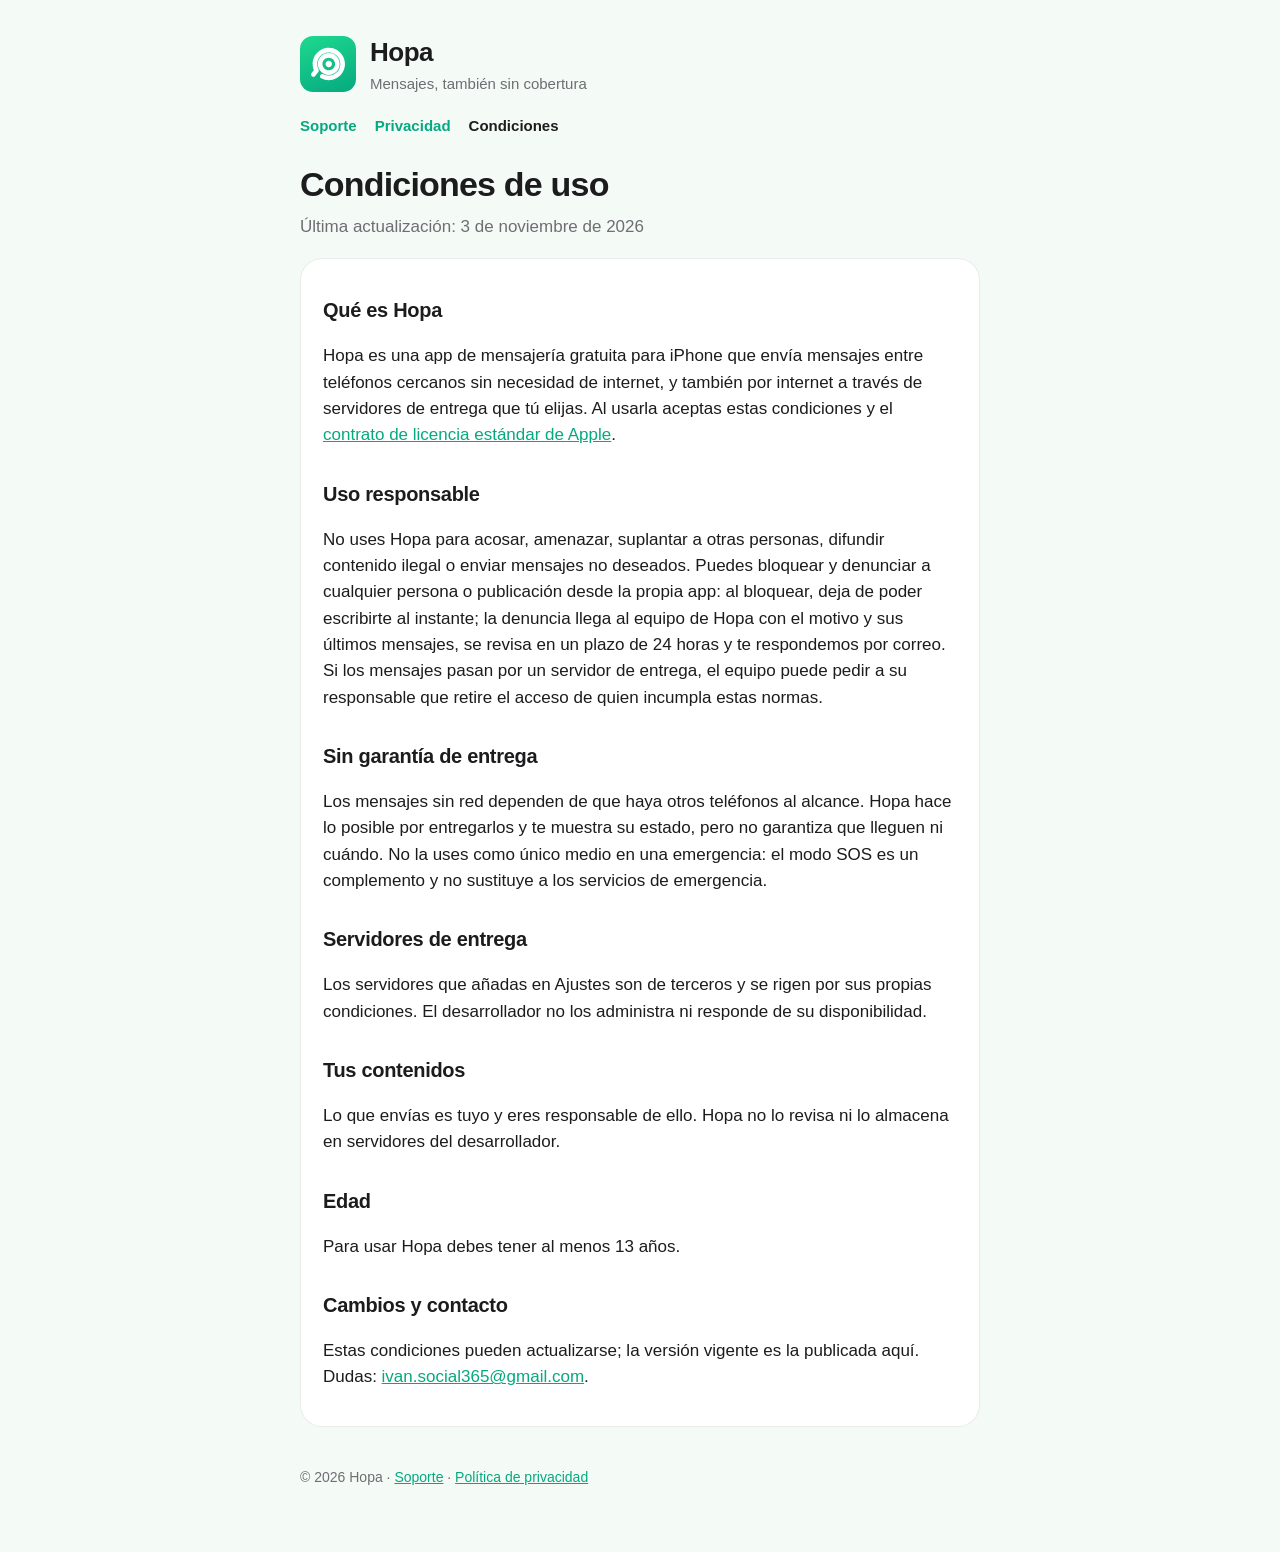
==== hopa/condiciones.html @ 4b0c140a "Create condiciones.html Co-Authored-By: Claude <noreply@anthropic.com>" ====
<!doctype html>
<html lang="es">
<head>
  <meta charset="utf-8">
  <meta name="viewport" content="width=device-width, initial-scale=1">
  <title>Hopa · Condiciones</title>
  <meta name="description" content="Condiciones de uso de Hopa.">
  <link rel="stylesheet" href="estilo.css">
</head>
<body>
<main>
  <header>
    <a href="./" class="icono" aria-label="Hopa"><img src="hopa-mark.svg" alt=""></a>
    <div>
      <div class="marca">Hopa</div>
      <div class="lema">Mensajes, también sin cobertura</div>
    </div>
  </header>
  <nav>
    <a href="./">Soporte</a>
    <a href="privacidad.html">Privacidad</a>
    <a href="condiciones.html" aria-current="page">Condiciones</a>
  </nav>

  <h1>Condiciones de uso</h1>
  <p class="sub">Última actualización: 3 de noviembre de 2026</p>

  <div class="tarjeta">
    <h2>Qué es Hopa</h2>
    <p>Hopa es una app de mensajería gratuita para iPhone que envía mensajes entre teléfonos cercanos sin necesidad de
      internet, y también por internet a través de servidores de entrega que tú elijas. Al usarla aceptas estas
      condiciones y el <a href="https://www.apple.com/legal/internet-services/itunes/dev/stdeula/">contrato de licencia
      estándar de Apple</a>.</p>

    <h2>Uso responsable</h2>
    <p>No uses Hopa para acosar, amenazar, suplantar a otras personas, difundir contenido ilegal o enviar mensajes no
      deseados. Puedes bloquear y denunciar a cualquier persona o publicación desde la propia app: al bloquear, deja de
      poder escribirte al instante; la denuncia llega al equipo de Hopa con el motivo y sus últimos mensajes, se revisa
      en un plazo de 24 horas y te respondemos por correo. Si los mensajes pasan por un servidor de entrega, el equipo
      puede pedir a su responsable que retire el acceso de quien incumpla estas normas.</p>

    <h2>Sin garantía de entrega</h2>
    <p>Los mensajes sin red dependen de que haya otros teléfonos al alcance. Hopa hace lo posible por entregarlos y te
      muestra su estado, pero no garantiza que lleguen ni cuándo. No la uses como único medio en una emergencia: el modo
      SOS es un complemento y no sustituye a los servicios de emergencia.</p>

    <h2>Servidores de entrega</h2>
    <p>Los servidores que añadas en Ajustes son de terceros y se rigen por sus propias condiciones. El desarrollador no
      los administra ni responde de su disponibilidad.</p>

    <h2>Tus contenidos</h2>
    <p>Lo que envías es tuyo y eres responsable de ello. Hopa no lo revisa ni lo almacena en servidores del desarrollador.</p>

    <h2>Edad</h2>
    <p>Para usar Hopa debes tener al menos 13 años.</p>

    <h2>Cambios y contacto</h2>
    <p>Estas condiciones pueden actualizarse; la versión vigente es la publicada aquí. Dudas:
      <a href="mailto:ivan.social365@gmail.com">ivan.social365@gmail.com</a>.</p>
  </div>

  <footer>© 2026 Hopa · <a href="./">Soporte</a> · <a href="privacidad.html">Política de privacidad</a></footer>
</main>
</body>
</html>
---- hopa/estilo.css ----
:root {
  --fondo: #f4faf6;
  --tarjeta: #ffffff;
  --texto: #1c1c1e;
  --gris: #6e6e73;
  --verde: #06a97f;
  --borde: rgba(0, 0, 0, 0.08);
}
@media (prefers-color-scheme: dark) {
  :root {
    --fondo: #0c1612;
    --tarjeta: #15221c;
    --texto: #f1f5f2;
    --gris: #a3ada7;
    --verde: #34d39f;
    --borde: rgba(255, 255, 255, 0.1);
  }
}
* { box-sizing: border-box; }
html { -webkit-text-size-adjust: 100%; }
body {
  margin: 0;
  background: var(--fondo);
  color: var(--texto);
  font: 17px/1.55 -apple-system, BlinkMacSystemFont, "SF Pro Text", "Helvetica Neue", Arial, sans-serif;
}
main { max-width: 720px; margin: 0 auto; padding: 32px 20px 64px; }
header { display: flex; align-items: center; gap: 14px; margin-bottom: 28px; }
header .icono {
  display: grid; place-items: center; width: 56px; height: 56px; border-radius: 13px; flex: none;
  background: linear-gradient(160deg, #1ed98f, #06a97f);
}
header .icono img { width: 34px; height: 34px; }
header a { color: inherit; text-decoration: none; }
header .marca { font-weight: 800; font-size: 26px; letter-spacing: -0.5px; }
header .lema { color: var(--gris); font-size: 15px; }
nav { display: flex; gap: 18px; margin: -10px 0 28px; font-weight: 600; font-size: 15px; }
nav a { color: var(--verde); text-decoration: none; }
nav a[aria-current="page"] { color: var(--texto); }
h1 { font-size: 34px; line-height: 1.15; letter-spacing: -0.8px; margin: 0 0 10px; }
h2 { font-size: 20px; margin: 30px 0 8px; letter-spacing: -0.3px; }
p, li { color: var(--texto); }
.sub { color: var(--gris); margin-top: 0; }
.tarjeta {
  background: var(--tarjeta);
  border: 1px solid var(--borde);
  border-radius: 22px;
  padding: 6px 22px 18px;
  margin: 18px 0;
}
a { color: var(--verde); }
footer { color: var(--gris); font-size: 14px; margin-top: 40px; }
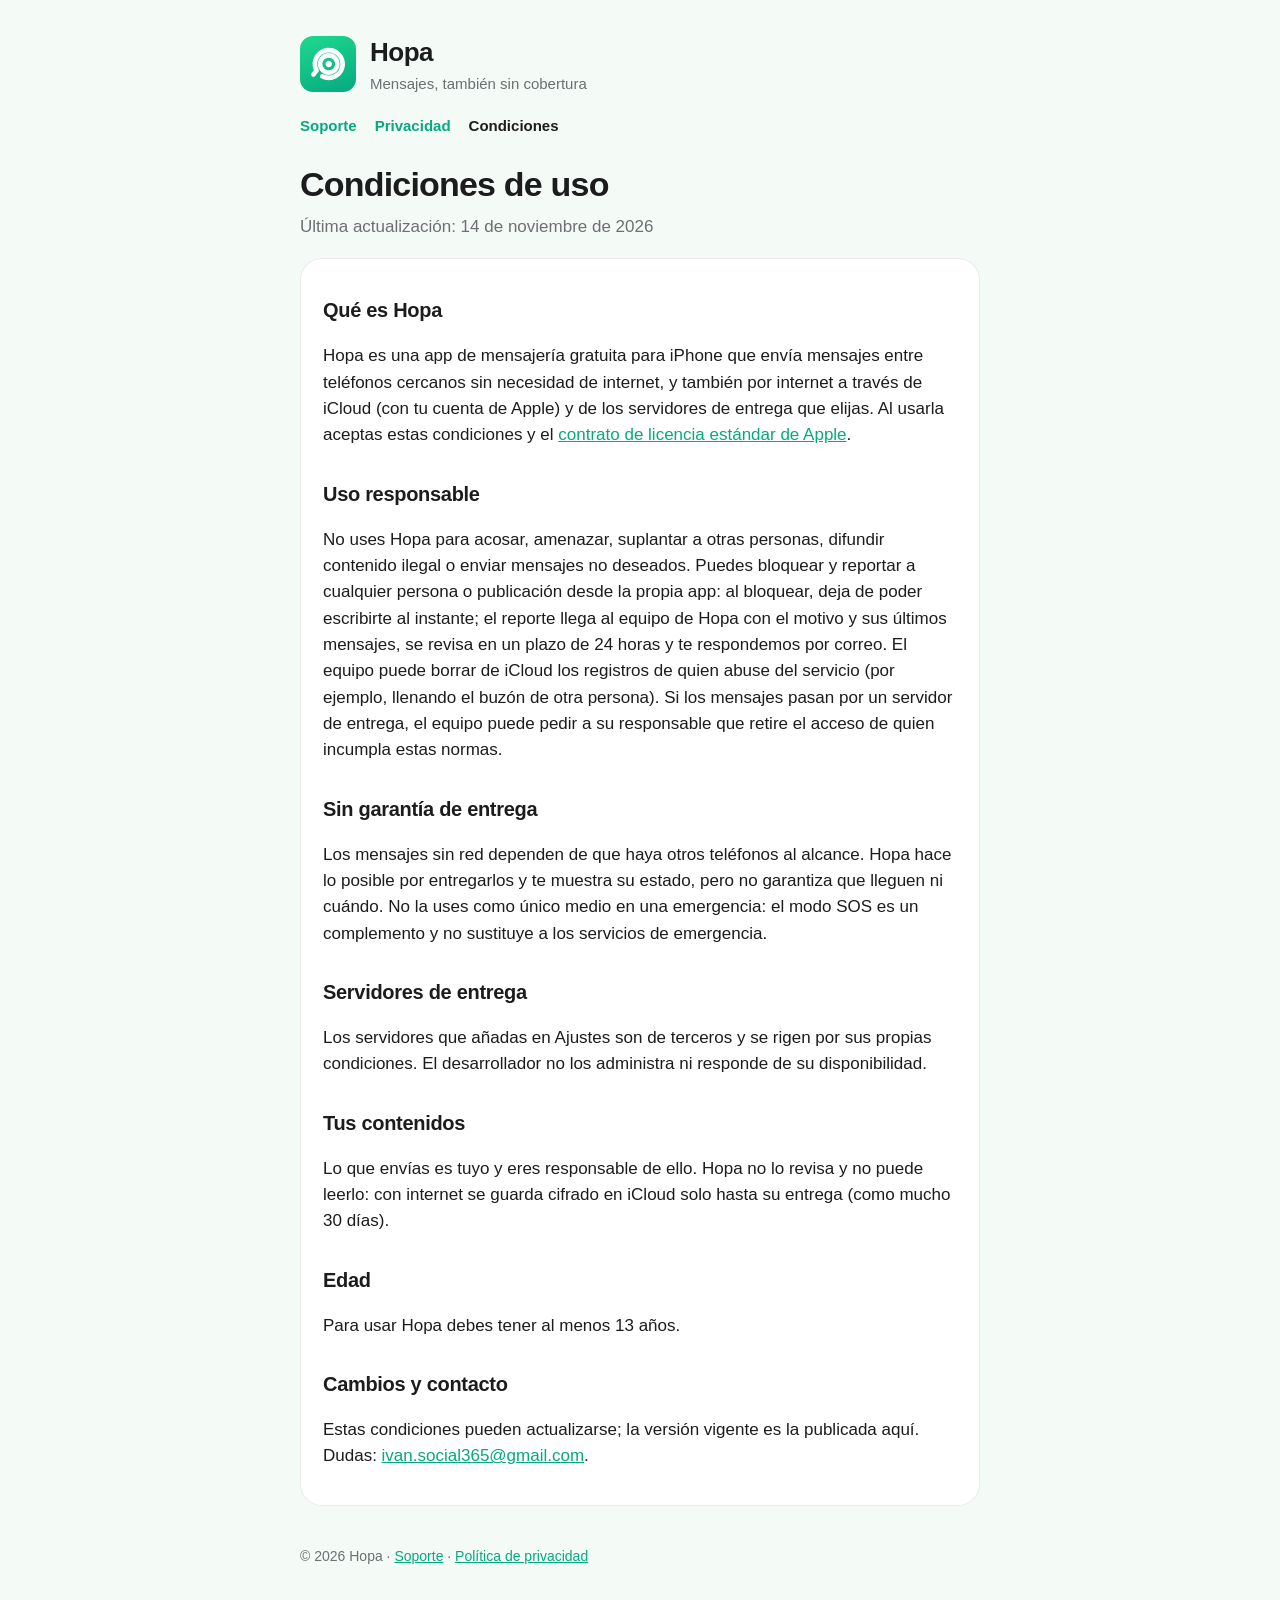
==== commit 01bf5366: "Update condicionesCondiciones: iCloud y reportes.html" ====
--- a/hopa/condiciones.html
+++ b/hopa/condiciones.html
@@ -23,21 +23,23 @@
   </nav>
 
   <h1>Condiciones de uso</h1>
-  <p class="sub">Última actualización: 3 de noviembre de 2026</p>
+  <p class="sub">Última actualización: 14 de noviembre de 2026</p>
 
   <div class="tarjeta">
     <h2>Qué es Hopa</h2>
     <p>Hopa es una app de mensajería gratuita para iPhone que envía mensajes entre teléfonos cercanos sin necesidad de
-      internet, y también por internet a través de servidores de entrega que tú elijas. Al usarla aceptas estas
+      internet, y también por internet a través de iCloud (con tu cuenta de Apple) y de los servidores de entrega que
+      elijas. Al usarla aceptas estas
       condiciones y el <a href="https://www.apple.com/legal/internet-services/itunes/dev/stdeula/">contrato de licencia
       estándar de Apple</a>.</p>
 
     <h2>Uso responsable</h2>
     <p>No uses Hopa para acosar, amenazar, suplantar a otras personas, difundir contenido ilegal o enviar mensajes no
-      deseados. Puedes bloquear y denunciar a cualquier persona o publicación desde la propia app: al bloquear, deja de
-      poder escribirte al instante; la denuncia llega al equipo de Hopa con el motivo y sus últimos mensajes, se revisa
-      en un plazo de 24 horas y te respondemos por correo. Si los mensajes pasan por un servidor de entrega, el equipo
-      puede pedir a su responsable que retire el acceso de quien incumpla estas normas.</p>
+      deseados. Puedes bloquear y reportar a cualquier persona o publicación desde la propia app: al bloquear, deja de
+      poder escribirte al instante; el reporte llega al equipo de Hopa con el motivo y sus últimos mensajes, se revisa
+      en un plazo de 24 horas y te respondemos por correo. El equipo puede borrar de iCloud los registros de quien abuse
+      del servicio (por ejemplo, llenando el buzón de otra persona). Si los mensajes pasan por un servidor de entrega, el
+      equipo puede pedir a su responsable que retire el acceso de quien incumpla estas normas.</p>
 
     <h2>Sin garantía de entrega</h2>
     <p>Los mensajes sin red dependen de que haya otros teléfonos al alcance. Hopa hace lo posible por entregarlos y te
@@ -49,7 +51,8 @@
       los administra ni responde de su disponibilidad.</p>
 
     <h2>Tus contenidos</h2>
-    <p>Lo que envías es tuyo y eres responsable de ello. Hopa no lo revisa ni lo almacena en servidores del desarrollador.</p>
+    <p>Lo que envías es tuyo y eres responsable de ello. Hopa no lo revisa y no puede leerlo: con internet se guarda
+      cifrado en iCloud solo hasta su entrega (como mucho 30 días).</p>
 
     <h2>Edad</h2>
     <p>Para usar Hopa debes tener al menos 13 años.</p>
